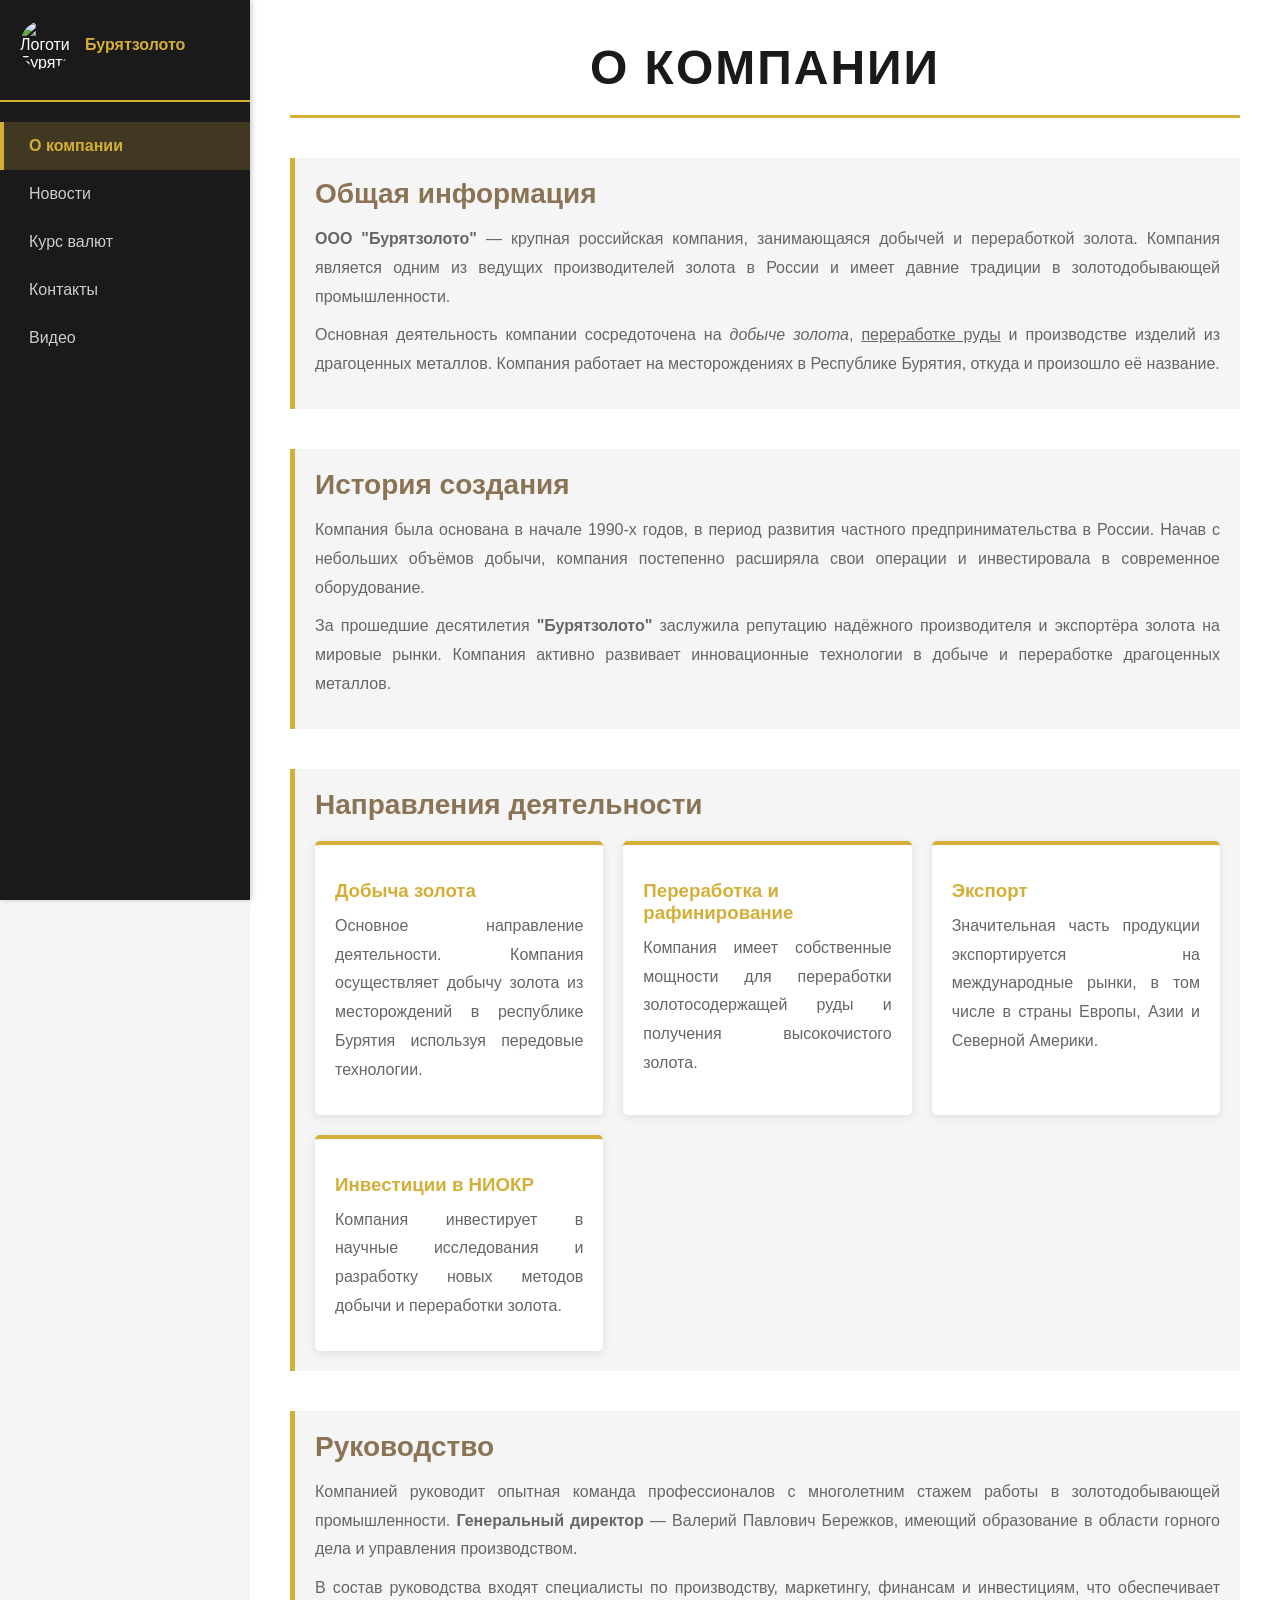
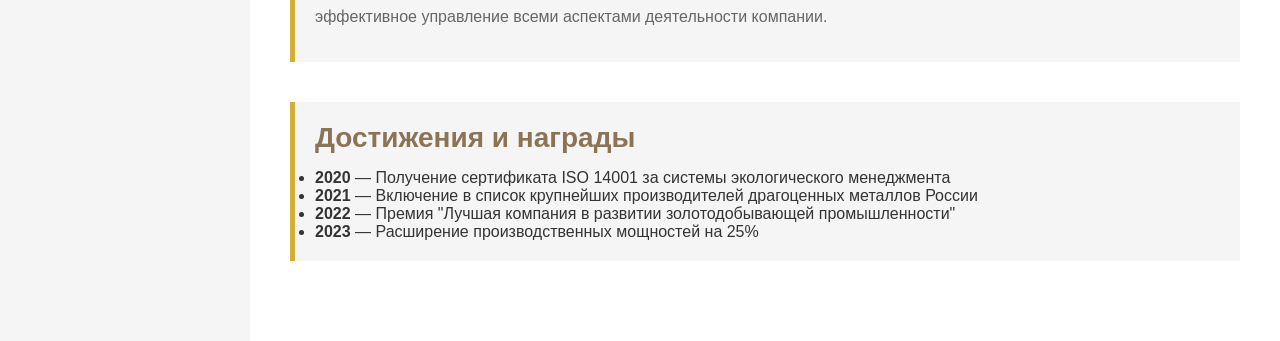
==== index.html @ 89f7eabd "Initial commit: Buryatzoloto company website" ====
<!DOCTYPE html>
<html lang="ru">
<head>
    <meta charset="UTF-8">
    <meta name="viewport" content="width=device-width, initial-scale=1.0">
    <title>О компании - Бурятзолото</title>
    <link rel="stylesheet" href="styles.css">
</head>
<body>
    <nav class="sidebar">
        <div class="logo">
            <img src="https://via.placeholder.com/50?text=BZ" alt="Логотип Бурятзолото">
            <span>Бурятзолото</span>
        </div>
        <ul class="menu">
            <li><a href="index.html" class="active">О компании</a></li>
            <li><a href="news.html">Новости</a></li>
            <li><a href="currency.html">Курс валют</a></li>
            <li><a href="contacts.html">Контакты</a></li>
            <li><a href="video.html">Видео</a></li>
        </ul>
    </nav>

    <main class="content">
        <header class="page-header">
            <h1>О компании</h1>
        </header>

        <section class="about-section">
            <h2>Общая информация</h2>
            <p>
                <strong>ООО "Бурятзолото"</strong> — крупная российская компания, занимающаяся добычей и переработкой золота. Компания является одним из ведущих производителей золота в России и имеет давние традиции в золотодобывающей промышленности.
            </p>
            <p>
                Основная деятельность компании сосредоточена на <em>добыче золота</em>, <u>переработке руды</u> и производстве изделий из драгоценных металлов. Компания работает на месторождениях в Республике Бурятия, откуда и произошло её название.
            </p>
        </section>

        <section class="about-section">
            <h2>История создания</h2>
            <p>
                Компания была основана в начале 1990-х годов, в период развития частного предпринимательства в России. Начав с небольших объёмов добычи, компания постепенно расширяла свои операции и инвестировала в современное оборудование.
            </p>
            <p>
                За прошедшие десятилетия <strong>"Бурятзолото"</strong> заслужила репутацию надёжного производителя и экспортёра золота на мировые рынки. Компания активно развивает инновационные технологии в добыче и переработке драгоценных металлов.
            </p>
        </section>

        <section class="about-section">
            <h2>Направления деятельности</h2>
            <div class="business-areas">
                <div class="area-item">
                    <h3>Добыча золота</h3>
                    <p>Основное направление деятельности. Компания осуществляет добычу золота из месторождений в республике Бурятия используя передовые технологии.</p>
                </div>
                <div class="area-item">
                    <h3>Переработка и рафинирование</h3>
                    <p>Компания имеет собственные мощности для переработки золотосодержащей руды и получения высокочистого золота.</p>
                </div>
                <div class="area-item">
                    <h3>Экспорт</h3>
                    <p>Значительная часть продукции экспортируется на международные рынки, в том числе в страны Европы, Азии и Северной Америки.</p>
                </div>
                <div class="area-item">
                    <h3>Инвестиции в НИОКР</h3>
                    <p>Компания инвестирует в научные исследования и разработку новых методов добычи и переработки золота.</p>
                </div>
            </div>
        </section>

        <section class="about-section">
            <h2>Руководство</h2>
            <p>
                Компанией руководит опытная команда профессионалов с многолетним стажем работы в золотодобывающей промышленности. 
                <strong>Генеральный директор</strong> — Валерий Павлович Бережков, имеющий образование в области горного дела и управления производством.
            </p>
            <p>
                В состав руководства входят специалисты по производству, маркетингу, финансам и инвестициям, что обеспечивает эффективное управление всеми аспектами деятельности компании.
            </p>
        </section>

        <section class="about-section">
            <h2>Достижения и награды</h2>
            <ul>
                <li><strong>2020</strong> — Получение сертификата ISO 14001 за системы экологического менеджмента</li>
                <li><strong>2021</strong> — Включение в список крупнейших производителей драгоценных металлов России</li>
                <li><strong>2022</strong> — Премия "Лучшая компания в развитии золотодобывающей промышленности"</li>
                <li><strong>2023</strong> — Расширение производственных мощностей на 25%</li>
            </ul>
        </section>

        <button id="topBtn" class="top-button" title="Перейти наверх">↑ Наверх</button>
    </main>

    <script src="script.js"></script>
</body>
</html>
---- styles.css ----
* {
    margin: 0;
    padding: 0;
    box-sizing: border-box;
}

:root {
    --primary-color: #d4af37;
    --secondary-color: #8b7355;
    --dark-bg: #1a1a1a;
    --light-bg: #f5f5f5;
    --text-dark: #333;
    --text-light: #666;
    --border-color: #ddd;
}

body {
    font-family: 'Segoe UI', Tahoma, Geneva, Verdana, sans-serif;
    background-color: var(--light-bg);
    color: var(--text-dark);
}

/* Боковое меню */
.sidebar {
    position: fixed;
    left: 0;
    top: 0;
    width: 250px;
    height: 100vh;
    background-color: var(--dark-bg);
    color: white;
    padding: 20px 0;
    overflow-y: auto;
    box-shadow: 2px 0 5px rgba(0,0,0,0.2);
}

.sidebar .logo {
    display: flex;
    align-items: center;
    gap: 15px;
    padding: 0 20px 30px 20px;
    border-bottom: 2px solid var(--primary-color);
    margin-bottom: 20px;
}

.sidebar .logo img {
    width: 50px;
    height: 50px;
    border-radius: 50%;
    object-fit: cover;
}

.sidebar .logo span {
    font-size: 16px;
    font-weight: bold;
    color: var(--primary-color);
}

.sidebar ul {
    list-style: none;
    padding: 0;
}

.sidebar li {
    margin: 0;
}

.sidebar a {
    display: block;
    padding: 15px 25px;
    color: #ccc;
    text-decoration: none;
    transition: all 0.3s ease;
    border-left: 4px solid transparent;
}

.sidebar a:hover {
    background-color: rgba(212, 175, 55, 0.1);
    color: var(--primary-color);
    border-left-color: var(--primary-color);
    padding-left: 30px;
}

.sidebar a.active {
    background-color: rgba(212, 175, 55, 0.2);
    color: var(--primary-color);
    border-left-color: var(--primary-color);
    font-weight: bold;
}

/* Основной контент */
.content {
    margin-left: 250px;
    padding: 40px;
    min-height: 100vh;
    background-color: white;
}

.page-header {
    text-align: center;
    margin-bottom: 40px;
    padding-bottom: 20px;
    border-bottom: 3px solid var(--primary-color);
}

.page-header h1 {
    font-size: 48px;
    color: var(--dark-bg);
    text-transform: uppercase;
    letter-spacing: 2px;
}

/* О компании */
.about-section {
    margin-bottom: 40px;
    padding: 20px;
    background-color: var(--light-bg);
    border-left: 5px solid var(--primary-color);
}

.about-section h2 {
    color: var(--secondary-color);
    margin-bottom: 15px;
    font-size: 28px;
}

.about-section h3 {
    color: var(--secondary-color);
    margin-top: 15px;
    margin-bottom: 10px;
}

.about-section p {
    line-height: 1.8;
    margin-bottom: 10px;
    color: var(--text-light);
    text-align: justify;
}

.business-areas {
    display: grid;
    grid-template-columns: repeat(auto-fit, minmax(250px, 1fr));
    gap: 20px;
    margin-top: 20px;
}

.area-item {
    padding: 20px;
    background-color: white;
    border-radius: 5px;
    box-shadow: 0 2px 10px rgba(0,0,0,0.1);
    border-top: 4px solid var(--primary-color);
}

.area-item h3 {
    color: var(--primary-color);
}

/* Новости */
.news-section {
    display: grid;
    grid-template-columns: 1fr;
    gap: 20px;
}

.news-card {
    padding: 25px;
    background-color: var(--light-bg);
    border-left: 5px solid var(--primary-color);
    border-radius: 5px;
    transition: all 0.3s ease;
    box-shadow: 0 2px 10px rgba(0,0,0,0.05);
}

.news-card:hover {
    box-shadow: 0 5px 20px rgba(0,0,0,0.15);
    transform: translateY(-2px);
}

.news-date {
    font-size: 12px;
    color: var(--primary-color);
    font-weight: bold;
    text-transform: uppercase;
    margin-bottom: 10px;
}

.news-title {
    font-size: 22px;
    color: var(--dark-bg);
    margin-bottom: 15px;
    font-weight: bold;
}

.news-preview {
    color: var(--text-light);
    line-height: 1.6;
    margin-bottom: 15px;
}

.news-full {
    color: var(--text-light);
    line-height: 1.8;
    margin-top: 15px;
    padding-top: 15px;
    border-top: 1px solid var(--border-color);
    text-align: justify;
}

.show-btn {
    background-color: var(--primary-color);
    color: var(--dark-bg);
    border: none;
    padding: 10px 20px;
    border-radius: 5px;
    cursor: pointer;
    font-weight: bold;
    transition: all 0.3s ease;
}

.show-btn:hover {
    background-color: var(--secondary-color);
    color: white;
}

/* Курс валют */
.currency-section {
    margin-bottom: 40px;
    padding: 20px;
    background-color: var(--light-bg);
    border-left: 5px solid var(--primary-color);
    border-radius: 5px;
}

.currency-section h2 {
    color: var(--secondary-color);
    margin-bottom: 20px;
    font-size: 28px;
}

.current-rate {
    background-color: white;
    padding: 20px;
    border-radius: 5px;
    font-size: 24px;
    color: var(--primary-color);
    border: 2px solid var(--primary-color);
    text-align: center;
}

.calculator {
    background-color: white;
    padding: 20px;
    margin-bottom: 20px;
    border-radius: 5px;
    box-shadow: 0 2px 10px rgba(0,0,0,0.05);
    display: flex;
    gap: 20px;
    align-items: center;
}

.calc-input-group {
    flex: 1;
    display: flex;
    flex-direction: column;
    gap: 10px;
}

.calc-input-group label {
    font-weight: bold;
    color: var(--secondary-color);
}

.calc-input-group input {
    padding: 10px;
    border: 1px solid var(--border-color);
    border-radius: 5px;
    font-size: 16px;
}

.calc-input-group button {
    background-color: var(--primary-color);
    color: var(--dark-bg);
    border: none;
    padding: 10px 20px;
    border-radius: 5px;
    cursor: pointer;
    font-weight: bold;
    transition: all 0.3s ease;
}

.calc-input-group button:hover {
    background-color: var(--secondary-color);
    color: white;
}

.calc-result {
    font-size: 18px;
    color: var(--primary-color);
    font-weight: bold;
}

.chart-container {
    background-color: white;
    padding: 20px;
    border-radius: 5px;
    box-shadow: 0 2px 10px rgba(0,0,0,0.05);
}

/* Контакты */
.contacts-section {
    margin-bottom: 40px;
}

.contacts-section h2 {
    color: var(--secondary-color);
    margin-bottom: 20px;
    font-size: 28px;
}

.contacts-info {
    background-color: var(--light-bg);
    padding: 25px;
    border-left: 5px solid var(--primary-color);
    border-radius: 5px;
    margin-bottom: 20px;
}

.contact-item {
    margin-bottom: 20px;
}

.contact-item h3 {
    color: var(--primary-color);
    font-size: 16px;
    margin-bottom: 8px;
    font-weight: bold;
}

.contact-item p {
    color: var(--text-light);
    line-height: 1.6;
}

.contacts-map {
    margin-top: 40px;
    padding: 20px;
    background-color: var(--light-bg);
    border-left: 5px solid var(--primary-color);
    border-radius: 5px;
}

.contacts-map h2 {
    color: var(--secondary-color);
    margin-bottom: 20px;
    font-size: 28px;
}

.branches {
    display: grid;
    grid-template-columns: repeat(auto-fit, minmax(300px, 1fr));
    gap: 20px;
    margin-top: 20px;
}

.branch-item {
    background-color: white;
    padding: 20px;
    border-radius: 5px;
    border-top: 4px solid var(--primary-color);
    box-shadow: 0 2px 10px rgba(0,0,0,0.05);
}

.branch-item h3 {
    color: var(--primary-color);
    margin-bottom: 10px;
}

.branch-item p {
    color: var(--text-light);
    line-height: 1.6;
    font-size: 14px;
}

/* Видео */
.video-section {
    margin-bottom: 40px;
    padding: 20px;
    background-color: var(--light-bg);
    border-left: 5px solid var(--primary-color);
    border-radius: 5px;
}

.video-section h2 {
    color: var(--secondary-color);
    margin-bottom: 20px;
    font-size: 28px;
}

.video-container {
    margin-bottom: 20px;
    border-radius: 5px;
    overflow: hidden;
    box-shadow: 0 2px 10px rgba(0,0,0,0.1);
}

.video-description {
    background-color: white;
    padding: 15px;
    color: var(--text-light);
    line-height: 1.7;
    text-align: justify;
    margin-top: 15px;
}

.video-info {
    display: grid;
    grid-template-columns: repeat(auto-fit, minmax(250px, 1fr));
    gap: 20px;
    margin-top: 20px;
}

.info-box {
    background-color: white;
    padding: 20px;
    border-radius: 5px;
    box-shadow: 0 2px 10px rgba(0,0,0,0.05);
    border-top: 4px solid var(--primary-color);
}

.info-box h3 {
    color: var(--primary-color);
    margin-bottom: 10px;
}

.info-box p {
    color: var(--text-light);
    line-height: 1.6;
    font-size: 14px;
    text-align: justify;
}

/* Кнопка "Наверх" */
.top-button {
    position: fixed;
    bottom: 30px;
    right: 30px;
    width: 50px;
    height: 50px;
    border-radius: 50%;
    background-color: var(--primary-color);
    color: var(--dark-bg);
    border: none;
    font-size: 24px;
    cursor: pointer;
    display: none;
    align-items: center;
    justify-content: center;
    transition: all 0.3s ease;
    box-shadow: 0 4px 10px rgba(0,0,0,0.2);
    font-weight: bold;
}

.top-button:hover {
    background-color: var(--secondary-color);
    color: white;
    transform: scale(1.1);
}

.top-button.show {
    display: flex;
}

/* Адаптивный дизайн */
@media (max-width: 768px) {
    .sidebar {
        width: 200px;
    }
    
    .content {
        margin-left: 200px;
        padding: 20px;
    }
    
    .page-header h1 {
        font-size: 32px;
    }
    
    .calculator {
        flex-direction: column;
    }
    
    .about-section {
        padding: 15px;
    }
    
    .branches {
        grid-template-columns: 1fr;
    }
}

@media (max-width: 600px) {
    .sidebar {
        width: 60px;
        padding: 10px 0;
    }
    
    .sidebar .logo {
        flex-direction: column;
        padding: 10px 0;
    }
    
    .sidebar .logo span {
        display: none;
    }
    
    .sidebar a {
        padding: 10px;
        text-align: center;
        font-size: 12px;
    }
    
    .content {
        margin-left: 60px;
        padding: 15px;
    }
    
    .page-header h1 {
        font-size: 24px;
    }
    
    .top-button {
        width: 40px;
        height: 40px;
        bottom: 20px;
        right: 20px;
        font-size: 18px;
    }
}
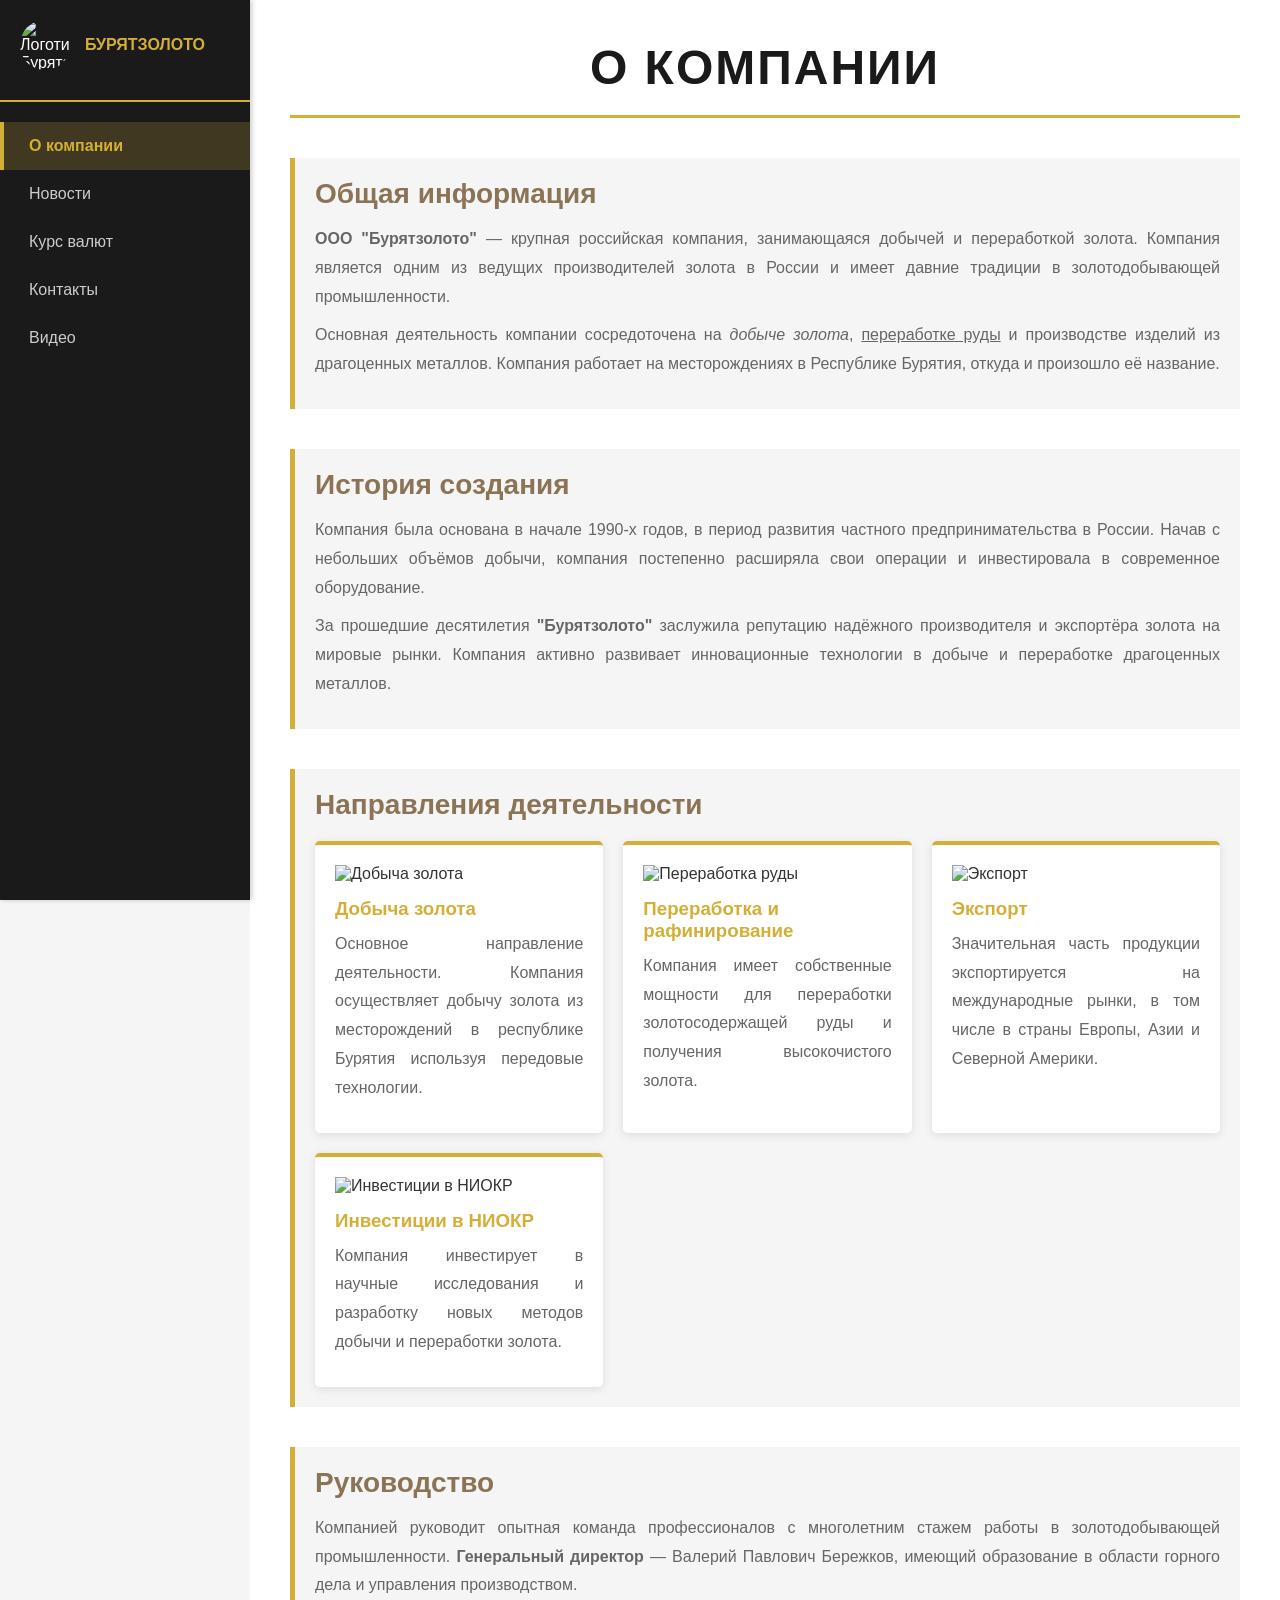
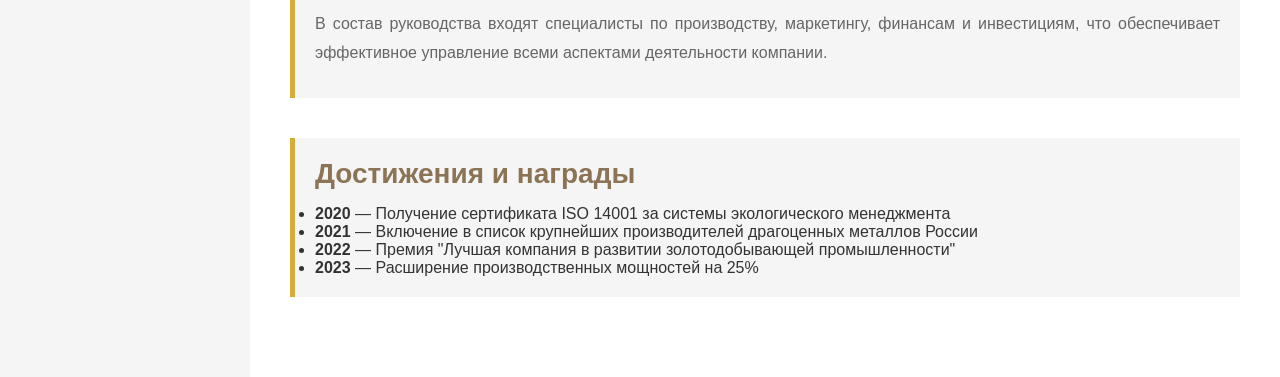
==== commit b4620819: "Основная страница" ====
--- a/index.html
+++ b/index.html
@@ -1,16 +1,19 @@
 <!DOCTYPE html>
 <html lang="ru">
+
 <head>
     <meta charset="UTF-8">
     <meta name="viewport" content="width=device-width, initial-scale=1.0">
     <title>О компании - Бурятзолото</title>
     <link rel="stylesheet" href="styles.css">
 </head>
+
 <body>
     <nav class="sidebar">
         <div class="logo">
-            <img src="https://via.placeholder.com/50?text=BZ" alt="Логотип Бурятзолото">
-            <span>Бурятзолото</span>
+            <img src="https://upload.wikimedia.org/wikipedia/ru/3/3e/Buryatgold.jpg?utm_source=ru.wikipedia.org&utm_campaign=index&utm_content=original"
+                alt="Логотип Бурятзолото">
+            <span>БУРЯТЗОЛОТО</span>
         </div>
         <ul class="menu">
             <li><a href="index.html" class="active">О компании</a></li>
@@ -29,20 +32,28 @@
         <section class="about-section">
             <h2>Общая информация</h2>
             <p>
-                <strong>ООО "Бурятзолото"</strong> — крупная российская компания, занимающаяся добычей и переработкой золота. Компания является одним из ведущих производителей золота в России и имеет давние традиции в золотодобывающей промышленности.
+                <strong>ООО "Бурятзолото"</strong> — крупная российская компания, занимающаяся добычей и переработкой
+                золота. Компания является одним из ведущих производителей золота в России и имеет давние традиции в
+                золотодобывающей промышленности.
             </p>
             <p>
-                Основная деятельность компании сосредоточена на <em>добыче золота</em>, <u>переработке руды</u> и производстве изделий из драгоценных металлов. Компания работает на месторождениях в Республике Бурятия, откуда и произошло её название.
+                Основная деятельность компании сосредоточена на <em>добыче золота</em>, <u>переработке руды</u> и
+                производстве изделий из драгоценных металлов. Компания работает на месторождениях в Республике Бурятия,
+                откуда и произошло её название.
             </p>
         </section>
 
         <section class="about-section">
             <h2>История создания</h2>
             <p>
-                Компания была основана в начале 1990-х годов, в период развития частного предпринимательства в России. Начав с небольших объёмов добычи, компания постепенно расширяла свои операции и инвестировала в современное оборудование.
+                Компания была основана в начале 1990-х годов, в период развития частного предпринимательства в России.
+                Начав с небольших объёмов добычи, компания постепенно расширяла свои операции и инвестировала в
+                современное оборудование.
             </p>
             <p>
-                За прошедшие десятилетия <strong>"Бурятзолото"</strong> заслужила репутацию надёжного производителя и экспортёра золота на мировые рынки. Компания активно развивает инновационные технологии в добыче и переработке драгоценных металлов.
+                За прошедшие десятилетия <strong>"Бурятзолото"</strong> заслужила репутацию надёжного производителя и
+                экспортёра золота на мировые рынки. Компания активно развивает инновационные технологии в добыче и
+                переработке драгоценных металлов.
             </p>
         </section>
 
@@ -50,20 +61,32 @@
             <h2>Направления деятельности</h2>
             <div class="business-areas">
                 <div class="area-item">
+                    <img class="area-image" src="https://zolteh.ru/upload/iblock/8aa/8aa9aaba973b6b79bfdbd5c429eb1d63.jpg"
+                        alt="Добыча золота">
                     <h3>Добыча золота</h3>
-                    <p>Основное направление деятельности. Компания осуществляет добычу золота из месторождений в республике Бурятия используя передовые технологии.</p>
+                    <p>Основное направление деятельности. Компания осуществляет добычу золота из месторождений в
+                        республике Бурятия используя передовые технологии.</p>
                 </div>
                 <div class="area-item">
+                    <img class="area-image" src="https://babr24.com/n2p/i/2021/2/zun_khada_2_11061746_b.jpg"
+                        alt="Переработка руды">
                     <h3>Переработка и рафинирование</h3>
-                    <p>Компания имеет собственные мощности для переработки золотосодержащей руды и получения высокочистого золота.</p>
+                    <p>Компания имеет собственные мощности для переработки золотосодержащей руды и получения
+                        высокочистого золота.</p>
                 </div>
                 <div class="area-item">
+                    <img class="area-image" src="https://avatars.mds.yandex.net/i?id=77553d8ddba5d993bd27e7daba3d9a26_l-4454238-images-thumbs&n=13"
+                        alt="Экспорт">
                     <h3>Экспорт</h3>
-                    <p>Значительная часть продукции экспортируется на международные рынки, в том числе в страны Европы, Азии и Северной Америки.</p>
+                    <p>Значительная часть продукции экспортируется на международные рынки, в том числе в страны Европы,
+                        Азии и Северной Америки.</p>
                 </div>
                 <div class="area-item">
+                    <img class="area-image" src="https://www.infpol.ru/upload/iblock/cfa/cfa04c9f896566c3f919ce7feede1686.jpg"
+                        alt="Инвестиции в НИОКР">
                     <h3>Инвестиции в НИОКР</h3>
-                    <p>Компания инвестирует в научные исследования и разработку новых методов добычи и переработки золота.</p>
+                    <p>Компания инвестирует в научные исследования и разработку новых методов добычи и переработки
+                        золота.</p>
                 </div>
             </div>
         </section>
@@ -71,27 +94,32 @@
         <section class="about-section">
             <h2>Руководство</h2>
             <p>
-                Компанией руководит опытная команда профессионалов с многолетним стажем работы в золотодобывающей промышленности. 
-                <strong>Генеральный директор</strong> — Валерий Павлович Бережков, имеющий образование в области горного дела и управления производством.
+                Компанией руководит опытная команда профессионалов с многолетним стажем работы в золотодобывающей
+                промышленности.
+                <strong>Генеральный директор</strong> — Валерий Павлович Бережков, имеющий образование в области горного
+                дела и управления производством.
             </p>
             <p>
-                В состав руководства входят специалисты по производству, маркетингу, финансам и инвестициям, что обеспечивает эффективное управление всеми аспектами деятельности компании.
+                В состав руководства входят специалисты по производству, маркетингу, финансам и инвестициям, что
+                обеспечивает эффективное управление всеми аспектами деятельности компании.
             </p>
         </section>
 
         <section class="about-section">
             <h2>Достижения и награды</h2>
-            <ul>
+            <ul class="achievements-list">
                 <li><strong>2020</strong> — Получение сертификата ISO 14001 за системы экологического менеджмента</li>
-                <li><strong>2021</strong> — Включение в список крупнейших производителей драгоценных металлов России</li>
+                <li><strong>2021</strong> — Включение в список крупнейших производителей драгоценных металлов России
+                </li>
                 <li><strong>2022</strong> — Премия "Лучшая компания в развитии золотодобывающей промышленности"</li>
                 <li><strong>2023</strong> — Расширение производственных мощностей на 25%</li>
             </ul>
         </section>
 
-        <button id="topBtn" class="top-button" title="Перейти наверх">↑ Наверх</button>
+        <button id="topBtn" class="top-button" title="Перейти наверх">↑</button>
     </main>
 
     <script src="script.js"></script>
 </body>
-</html>
+
+</html>
